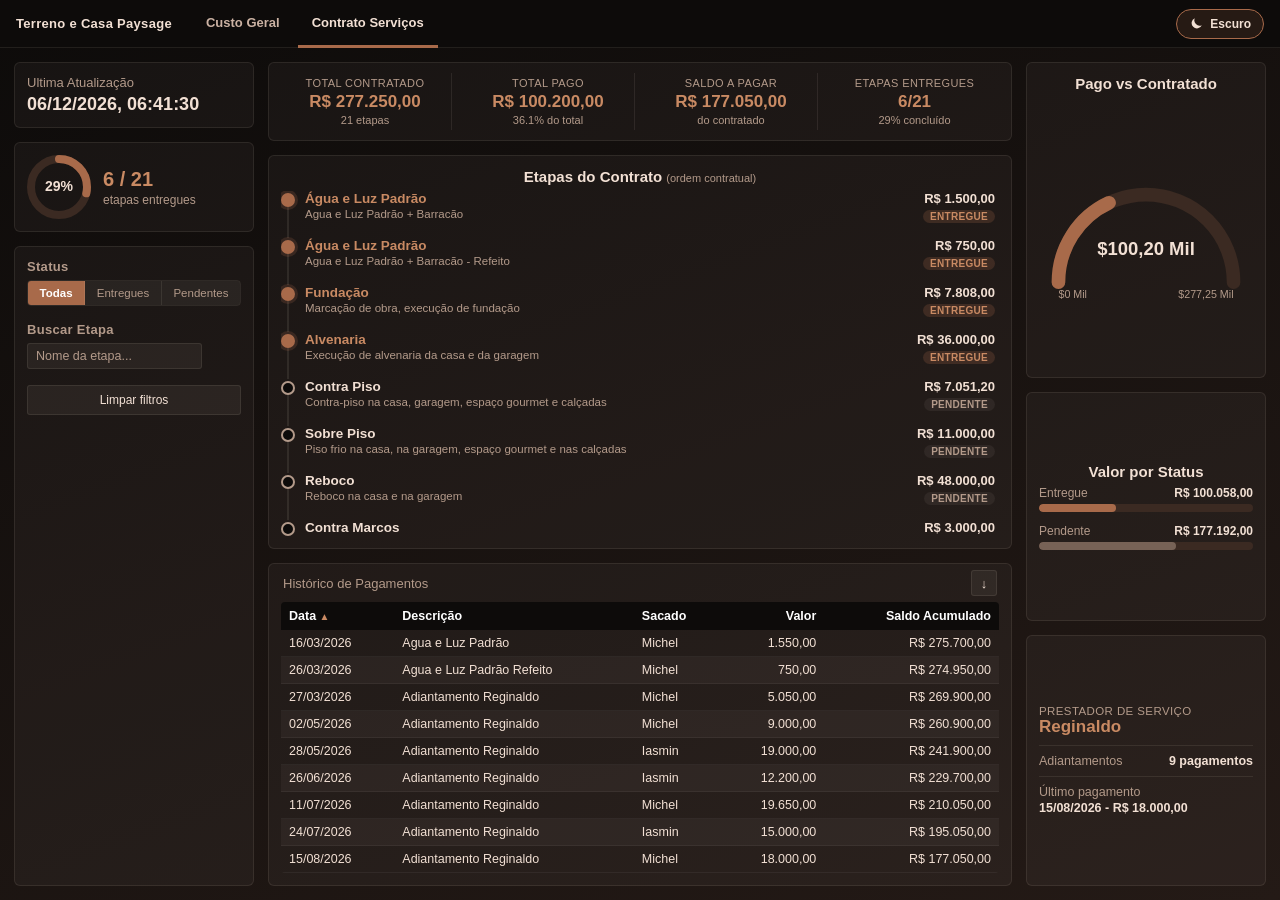
==== servicos.html @ f7b090cd "Add files via upload" ====
<!DOCTYPE html>
<html lang="pt-BR">
<head>
<meta charset="UTF-8">
<meta name="viewport" content="width=device-width, initial-scale=1.0">
<title>Contrato Serviços - Terreno e Casa Paysage</title>
<link rel="stylesheet" href="style.css">
</head>
<body>
<nav class="top-nav">
  <div class="top-nav-brand">Terreno e Casa Paysage</div>
  <div class="top-nav-tabs">
    <a href="index.html" class="tab">Custo Geral</a>
    <a href="servicos.html" class="tab">Contrato Serviços</a>
  </div>
  <button id="themeToggle" class="theme-toggle" title="Alternar tema claro/escuro">&#9789;</button>
</nav>

<div class="dashboard">

  <!-- LEFT COLUMN -->
  <aside class="col col-left">
    <div class="panel refresh-panel">
      <div class="label">Ultima Atualização</div>
      <div id="lastUpdate" class="refresh-value"></div>
    </div>

    <div class="panel progress-ring-panel">
      <div class="progress-ring" id="progressRing"></div>
      <div class="progress-ring-text">
        <div id="progressValue" class="progress-ring-value">-</div>
        <div class="progress-ring-label">etapas entregues</div>
      </div>
    </div>

    <div class="panel filters-panel">
      <div class="filter-group">
        <div class="filter-title">Status</div>
        <div class="toggle-group" id="statusFilter">
          <button class="toggle-btn active" data-status="todas">Todas</button>
          <button class="toggle-btn" data-status="done">Entregues</button>
          <button class="toggle-btn" data-status="pending">Pendentes</button>
        </div>
      </div>

      <div class="filter-group">
        <div class="filter-title">Buscar Etapa</div>
        <input type="text" id="searchBox" class="search-box" placeholder="Nome da etapa...">
      </div>

      <button id="clearFilters" class="clear-btn">Limpar filtros</button>
    </div>
  </aside>

  <!-- CENTER COLUMN -->
  <main class="col col-center">
    <div class="panel kpi-panel">
      <div class="kpi-card">
        <div class="kpi-label">Total Contratado</div>
        <div id="kpiContratado" class="kpi-value">-</div>
        <div class="kpi-sub">21 etapas</div>
      </div>
      <div class="kpi-card">
        <div class="kpi-label">Total Pago</div>
        <div id="kpiPago" class="kpi-value">-</div>
        <div id="kpiPagoSub" class="kpi-sub"></div>
      </div>
      <div class="kpi-card">
        <div class="kpi-label">Saldo a Pagar</div>
        <div id="kpiSaldo" class="kpi-value">-</div>
        <div class="kpi-sub">do contratado</div>
      </div>
      <div class="kpi-card">
        <div class="kpi-label">Etapas Entregues</div>
        <div id="kpiEntregues" class="kpi-value">-</div>
        <div id="kpiEntreguesSub" class="kpi-sub"></div>
      </div>
    </div>

    <div class="panel roadmap-panel">
      <div class="panel-title">Etapas do Contrato <span class="hint">(ordem contratual)</span></div>
      <div id="roadmapScroll" class="roadmap-scroll"></div>
    </div>

    <div class="panel table-panel">
      <div class="table-toolbar">
        <div class="label" style="margin:0;">Histórico de Pagamentos</div>
        <button id="exportCsv" class="icon-btn" title="Exportar CSV">&#8595;</button>
      </div>
      <div class="table-scroll">
        <table id="paymentsTable">
          <thead>
            <tr>
              <th data-key="data">Data <span class="sort-arrow"></span></th>
              <th data-key="descricao">Descrição <span class="sort-arrow"></span></th>
              <th data-key="sacado">Sacado <span class="sort-arrow"></span></th>
              <th data-key="valor" class="col-valor">Valor <span class="sort-arrow"></span></th>
              <th class="col-valor">Saldo Acumulado</th>
            </tr>
          </thead>
          <tbody id="paymentsBody"></tbody>
        </table>
      </div>
    </div>
  </main>

  <!-- RIGHT COLUMN -->
  <aside class="col col-right gauges-row">
    <div class="panel gauge-panel">
      <div class="panel-title">Pago vs Contratado</div>
      <div id="gaugePago" class="gauge"></div>
    </div>

    <div class="panel gauge-panel">
      <div class="panel-title">Valor por Status</div>
      <div class="stat-rows">
        <div>
          <div class="stat-row-label"><span>Entregue</span><b id="statDoneLabel">-</b></div>
          <div class="stat-row-bar"><div id="statDoneBar" class="stat-row-bar-fill" style="width:0%"></div></div>
        </div>
        <div>
          <div class="stat-row-label"><span>Pendente</span><b id="statPendingLabel">-</b></div>
          <div class="stat-row-bar"><div id="statPendingBar" class="stat-row-bar-fill muted" style="width:0%"></div></div>
        </div>
      </div>
    </div>

    <div class="panel gauge-panel">
      <div class="info-card">
        <div>
          <div class="info-card-role">Prestador de Serviço</div>
          <div class="info-card-name">Reginaldo</div>
        </div>
        <div class="info-card-row"><span>Adiantamentos</span><span id="infoCount">-</span></div>
        <div class="info-card-row"><span>Último pagamento</span><span id="infoLast">-</span></div>
      </div>
    </div>
  </aside>

</div>
<script src="common.js"></script>
<script src="data-servicos.js"></script>
<script src="servicos.js"></script>
</body>
</html>
---- style.css ----
:root {
  --bg-top: #0d0b0a;
  --bg-bottom: #241a16;
  --panel-bg: rgba(242,224,212,0.04);
  --panel-border: rgba(242,224,212,0.09);
  --text-main: #f2e0d4;
  --text-dim: #b39a8a;
  --accent: #a86a4a;
  --accent-light: #c98a63;
  --track: #3b2a22;
  --row-alt: rgba(242,224,212,0.04);
  --row-hover: rgba(168,106,74,0.18);
  --input-bg: rgba(242,224,212,0.06);
  --thead-bg: #0d0b0a;
  --grid-line: rgba(242,224,212,0.09);
  --gauge-value-text: #f2e0d4;
}

html[data-theme="light"] {
  --bg-top: #f2e0d4;
  --bg-bottom: #e3c7b3;
  --panel-bg: rgba(255,255,255,0.5);
  --panel-border: rgba(59,42,34,0.16);
  --text-main: #241a16;
  --text-dim: #6b5347;
  --accent: #a86a4a;
  --accent-light: #7a4a34;
  --track: #d8c0ae;
  --row-alt: rgba(59,42,34,0.05);
  --row-hover: rgba(168,106,74,0.16);
  --input-bg: rgba(59,42,34,0.07);
  --thead-bg: #241a16;
  --grid-line: rgba(59,42,34,0.13);
  --gauge-value-text: #241a16;
}

* { box-sizing: border-box; }

html, body {
  margin: 0;
  padding: 0;
  height: 100%;
  font-family: "Segoe UI", Arial, Helvetica, sans-serif;
  background: linear-gradient(160deg, var(--bg-top), var(--bg-bottom));
  color: var(--text-main);
}

body {
  display: flex;
  flex-direction: column;
}

/* TOP NAVIGATION */
.top-nav {
  flex: 0 0 auto;
  display: flex;
  align-items: center;
  gap: 20px;
  padding: 0 16px;
  height: 48px;
  background: var(--thead-bg);
  border-bottom: 1px solid var(--panel-border);
}
.top-nav-brand {
  font-size: 13px;
  font-weight: 600;
  color: #f2e0d4;
  letter-spacing: 0.3px;
  white-space: nowrap;
}
.top-nav-tabs {
  display: flex;
  gap: 4px;
  flex: 1 1 auto;
  min-width: 0;
  overflow-x: auto;
}
.top-nav .tab {
  display: inline-flex;
  align-items: center;
  padding: 0 14px;
  height: 48px;
  color: #cbb2a3;
  text-decoration: none;
  font-size: 13px;
  font-weight: 600;
  border-bottom: 3px solid transparent;
  white-space: nowrap;
  transition: color 0.15s, border-color 0.15s;
}
.top-nav .tab:hover { color: #f2e0d4; }
.top-nav .tab.active {
  color: #f2e0d4;
  border-bottom-color: var(--accent);
}
.dashboard {
  display: grid;
  grid-template-columns: 240px 1fr 240px;
  gap: 14px;
  flex: 1 1 auto;
  min-height: 0;
  padding: 14px;
}

.col {
  display: flex;
  flex-direction: column;
  gap: 14px;
  min-height: 0;
}

.panel {
  background: var(--panel-bg);
  border: 1px solid var(--panel-border);
  border-radius: 6px;
  padding: 12px;
}

/* LEFT COLUMN */
.refresh-panel {
  flex: 0 0 auto;
  position: relative;
}
.theme-toggle {
  display: flex;
  align-items: center;
  justify-content: center;
  gap: 6px;
  background: rgba(168,106,74,0.16);
  border: 1px solid var(--accent);
  color: #f2e0d4;
  border-radius: 16px;
  height: 30px;
  padding: 0 12px;
  cursor: pointer;
  flex-shrink: 0;
  font-size: 12px;
  font-weight: 600;
}
.theme-toggle svg { flex-shrink: 0; }
.theme-toggle:hover { background: rgba(168,106,74,0.32); }
.label {
  font-size: 13px;
  color: var(--text-dim);
  margin-bottom: 4px;
}
.refresh-value {
  font-size: 18px;
  font-weight: 600;
}

.trend-panel {
  flex: 0 0 auto;
}
.trend-chart {
  height: 60px;
  margin-top: 4px;
}
.trend-chart svg { width: 100%; height: 100%; display: block; }

.filters-panel {
  flex: 1 1 auto;
  display: flex;
  flex-direction: column;
  gap: 16px;
  min-height: 0;
  overflow: hidden;
}

.filter-group {
  flex: 0 0 auto;
}
.filter-group-grow {
  flex: 1 1 auto;
  display: flex;
  flex-direction: column;
  min-height: 60px;
}

.filter-title {
  font-size: 13px;
  font-weight: 600;
  color: var(--text-dim);
  margin-bottom: 6px;
  letter-spacing: 0.3px;
}

.date-range {
  display: flex;
  flex-direction: column;
  gap: 6px;
}
.date-range input[type="date"] {
  width: 100%;
  background: var(--input-bg);
  border: 1px solid var(--panel-border);
  color: var(--text-main);
  border-radius: 3px;
  padding: 5px 6px;
  font-size: 12px;
}
html:not([data-theme="light"]) .date-range input[type="date"] { color-scheme: dark; }

.checkbox-list {
  display: flex;
  flex-direction: column;
  gap: 4px;
}
.checkbox-list-scroll {
  overflow-y: auto;
  flex: 1 1 auto;
  padding-right: 4px;
}
.checkbox-list label {
  display: flex;
  align-items: center;
  gap: 6px;
  font-size: 13px;
  cursor: pointer;
  padding: 2px 0;
  user-select: none;
}
.checkbox-list input[type="checkbox"] {
  accent-color: var(--accent);
  width: 13px;
  height: 13px;
  cursor: pointer;
}

.clear-btn {
  flex: 0 0 auto;
  background: var(--input-bg);
  border: 1px solid var(--panel-border);
  color: var(--text-main);
  border-radius: 3px;
  padding: 7px;
  font-size: 12px;
  cursor: pointer;
}
.clear-btn:hover {
  background: rgba(168,106,74,0.2);
}

.bar-etapa { cursor: pointer; transition: opacity 0.15s; }
.bar-etapa:hover { opacity: 0.85; }
.bar-etapa.dimmed { opacity: 0.35; }

/* CENTER COLUMN */
.col-center {
  min-width: 0;
}

.kpi-panel {
  flex: 0 0 auto;
  display: grid;
  grid-template-columns: repeat(4, minmax(0, 1fr));
  gap: 10px;
  padding: 10px;
}
.kpi-card {
  min-width: 0;
  text-align: center;
  padding: 4px 6px;
  border-right: 1px solid var(--panel-border);
}
.kpi-card:last-child { border-right: none; }
.kpi-label {
  font-size: 11px;
  color: var(--text-dim);
  text-transform: uppercase;
  letter-spacing: 0.4px;
  margin-bottom: 3px;
}
.kpi-value {
  font-size: 17px;
  font-weight: 700;
  color: var(--accent-light);
  white-space: nowrap;
  overflow: hidden;
  text-overflow: ellipsis;
}
.kpi-sub {
  font-size: 11px;
  color: var(--text-dim);
  margin-top: 2px;
}

.chart-panel {
  flex: 1 1 55%;
  display: flex;
  flex-direction: column;
  min-height: 0;
}
.panel-title {
  text-align: center;
  font-size: 15px;
  font-weight: 600;
  margin-bottom: 6px;
}
.panel-title .hint {
  font-size: 11px;
  font-weight: 400;
  color: var(--text-dim);
}
.chart-area {
  flex: 1 1 auto;
  min-height: 0;
  overflow-x: auto;
  overflow-y: hidden;
}
.chart-area svg {
  height: 100%;
  display: block;
}

.table-panel {
  flex: 1 1 45%;
  display: flex;
  flex-direction: column;
  min-height: 0;
  padding-top: 6px;
}
.table-toolbar {
  display: flex;
  justify-content: space-between;
  align-items: center;
  gap: 8px;
  padding: 0 2px 6px;
}
.search-box {
  flex: 1 1 auto;
  background: var(--input-bg);
  border: 1px solid var(--panel-border);
  color: var(--text-main);
  border-radius: 3px;
  padding: 5px 8px;
  font-size: 12.5px;
}
.search-box::placeholder { color: var(--text-dim); }
.icon-btn {
  flex: 0 0 auto;
  background: var(--input-bg);
  border: 1px solid var(--panel-border);
  color: var(--text-main);
  border-radius: 3px;
  width: 26px;
  height: 26px;
  cursor: pointer;
  font-size: 13px;
}
.icon-btn:hover {
  background: rgba(168,106,74,0.25);
}

.table-scroll {
  flex: 1 1 auto;
  overflow: auto;
  min-height: 0;
  border-radius: 4px;
}

table {
  width: 100%;
  border-collapse: collapse;
  font-size: 12.5px;
}
thead th {
  position: sticky;
  top: 0;
  background: var(--thead-bg);
  color: #fff;
  text-align: left;
  padding: 7px 8px;
  font-weight: 600;
  cursor: pointer;
  white-space: nowrap;
  z-index: 1;
}
.sort-arrow { font-size: 10px; color: var(--accent-light); }
tbody td {
  padding: 6px 8px;
  border-bottom: 1px solid rgba(255,255,255,0.05);
  white-space: nowrap;
}
tbody tr:nth-child(even) { background: var(--row-alt); }
tbody tr:hover { background: var(--row-hover); }
.col-valor { text-align: right; }
td.col-valor { text-align: right; font-variant-numeric: tabular-nums; }

/* RIGHT COLUMN */
.gauge-panel {
  flex: 1 1 auto;
  display: flex;
  flex-direction: column;
  align-items: center;
  justify-content: center;
  min-height: 0;
}
.gauge-total {
  flex: 1.4 1 auto;
}
.big-title {
  font-size: 22px;
}
.gauge {
  width: 100%;
  flex: 1 1 auto;
  display: flex;
  align-items: center;
  justify-content: center;
  min-height: 0;
}
.gauge svg {
  width: 100%;
  height: 100%;
  max-height: 100%;
}

/* PROGRESS RING (count-based, e.g. Etapas Entregues) */
.progress-ring-panel {
  flex: 0 0 auto;
  display: flex;
  align-items: center;
  gap: 12px;
}
.progress-ring { flex: 0 0 auto; width: 64px; height: 64px; }
.progress-ring svg { width: 100%; height: 100%; display: block; }
.progress-ring-text {
  flex: 1 1 auto;
}
.progress-ring-value { font-size: 20px; font-weight: 700; color: var(--accent-light); }
.progress-ring-label { font-size: 12px; color: var(--text-dim); margin-top: 2px; }

/* TOGGLE BUTTON GROUP (filters) */
.toggle-group {
  display: flex;
  border: 1px solid var(--panel-border);
  border-radius: 4px;
  overflow: hidden;
}
.toggle-btn {
  flex: 1 1 auto;
  background: var(--input-bg);
  border: none;
  border-right: 1px solid var(--panel-border);
  color: var(--text-dim);
  padding: 6px 4px;
  font-size: 11.5px;
  cursor: pointer;
}
.toggle-btn:last-child { border-right: none; }
.toggle-btn.active {
  background: var(--accent);
  color: #fff;
  font-weight: 600;
}
.toggle-btn:hover:not(.active) { background: rgba(168,106,74,0.15); }

/* ROADMAP (contract stages timeline) */
.roadmap-panel {
  flex: 1 1 55%;
  display: flex;
  flex-direction: column;
  min-height: 0;
}
.roadmap-scroll {
  flex: 1 1 auto;
  overflow-y: auto;
  padding-right: 4px;
}
.roadmap-item {
  display: flex;
  gap: 10px;
  position: relative;
  padding-bottom: 14px;
}
.roadmap-item:last-child { padding-bottom: 0; }
.roadmap-line {
  position: relative;
  width: 14px;
  flex: 0 0 auto;
  display: flex;
  justify-content: center;
}
.roadmap-line::before {
  content: '';
  position: absolute;
  top: 16px;
  bottom: -14px;
  width: 2px;
  background: var(--panel-border);
}
.roadmap-item:last-child .roadmap-line::before { display: none; }
.roadmap-dot {
  width: 14px;
  height: 14px;
  border-radius: 50%;
  border: 2px solid var(--text-dim);
  background: var(--bg-top);
  z-index: 1;
  flex: 0 0 auto;
  margin-top: 2px;
}
.roadmap-item.done .roadmap-dot {
  border-color: var(--accent);
  background: var(--accent);
  box-shadow: 0 0 0 3px rgba(168,106,74,0.2);
}
.roadmap-body {
  flex: 1 1 auto;
  display: flex;
  justify-content: space-between;
  align-items: flex-start;
  gap: 10px;
  min-width: 0;
}
.roadmap-etapa {
  font-size: 13.5px;
  font-weight: 600;
  color: var(--text-main);
}
.roadmap-item.done .roadmap-etapa { color: var(--accent-light); }
.roadmap-desc {
  font-size: 11.5px;
  color: var(--text-dim);
  margin-top: 2px;
}
.roadmap-right {
  flex: 0 0 auto;
  text-align: right;
}
.roadmap-valor {
  font-size: 13px;
  font-weight: 600;
  font-variant-numeric: tabular-nums;
  white-space: nowrap;
}
.roadmap-status {
  display: inline-block;
  margin-top: 3px;
  font-size: 10px;
  font-weight: 700;
  letter-spacing: 0.3px;
  text-transform: uppercase;
  padding: 1px 7px;
  border-radius: 8px;
}
.roadmap-status.done { background: rgba(168,106,74,0.22); color: var(--accent-light); }
.roadmap-status.pending { background: var(--input-bg); color: var(--text-dim); }

/* STAT ROWS (Entregue vs Pendente breakdown) */
.stat-rows { display: flex; flex-direction: column; gap: 12px; width: 100%; }
.stat-row-label {
  display: flex;
  justify-content: space-between;
  font-size: 12px;
  color: var(--text-dim);
  margin-bottom: 4px;
}
.stat-row-label b { color: var(--text-main); font-weight: 600; }
.stat-row-bar {
  height: 8px;
  border-radius: 4px;
  background: var(--track);
  overflow: hidden;
}
.stat-row-bar-fill { height: 100%; background: var(--accent); border-radius: 4px; }
.stat-row-bar-fill.muted { background: var(--text-dim); opacity: 0.5; }

/* INFO CARD (contractor summary) */
.info-card {
  display: flex;
  flex-direction: column;
  gap: 8px;
  width: 100%;
}
.info-card-name {
  font-size: 17px;
  font-weight: 700;
  color: var(--accent-light);
}
.info-card-role {
  font-size: 11.5px;
  color: var(--text-dim);
  text-transform: uppercase;
  letter-spacing: 0.4px;
}
.info-card-row {
  display: flex;
  flex-wrap: wrap;
  justify-content: space-between;
  gap: 2px 8px;
  font-size: 12.5px;
  padding-top: 8px;
  border-top: 1px solid var(--panel-border);
}
.info-card-row span:first-child { color: var(--text-dim); }
.info-card-row span:last-child { font-weight: 600; }

/* scrollbars */
::-webkit-scrollbar { width: 8px; height: 8px; }
::-webkit-scrollbar-track { background: transparent; }
::-webkit-scrollbar-thumb { background: rgba(168,106,74,0.35); border-radius: 4px; }
::-webkit-scrollbar-thumb:hover { background: rgba(168,106,74,0.55); }

/* Below 1000px the layout stacks into a single column and the 3-column
   100vh height context that lets panels "flex-grow to fill" disappears —
   every previously flex-grown scroll area needs an explicit height here,
   otherwise it collapses to 0 (chart/table/filters vanish). */
@media (max-width: 1000px) {
  .dashboard {
    grid-template-columns: 1fr;
    grid-template-rows: auto;
    /* Without this, "auto" rows stretch to fill the flex-grown height equally
       (e.g. 3 rows of viewport-height/3 each) and any panel taller than its
       share overflows on top of the next row instead of pushing it down. */
    align-content: start;
    flex: none;
    height: auto;
    min-height: 0;
    padding: 10px;
    gap: 10px;
  }
  .col { gap: 10px; }

  .filters-panel { flex: none; overflow: visible; gap: 12px; }
  .filter-group-grow { flex: none; min-height: 0; }
  .checkbox-list-scroll { max-height: 180px; overflow-y: auto; }

  .kpi-panel { grid-template-columns: repeat(2, minmax(0, 1fr)); }
  .kpi-card:nth-child(2n) { border-right: none; }
  .kpi-card:nth-child(n+3) { border-top: 1px solid var(--panel-border); padding-top: 10px; }

  .chart-panel { flex: none; }
  .chart-area { height: 280px; }

  .roadmap-panel { flex: none; }
  .roadmap-scroll { max-height: 420px; overflow-y: auto; }

  .table-panel { flex: none; }
  .table-scroll { height: 360px; }

  .col-right { flex-direction: row; flex-wrap: wrap; }
  .gauge-panel { flex: none; min-width: 220px; }
  .gauge { height: 170px; }
  .progress-ring-panel { flex: 1 1 100%; }

  /* Index page: 3 same-sized gauges (Total/Obra/Casa) sit side by side
     instead of wrapping 2+1. The heterogeneous servicos.html right column
     (gauge + stat rows + info card) keeps the stacked/wrap behavior above,
     since squeezing that text into a third of the width breaks it. */
  .gauges-row {
    display: grid;
    grid-template-columns: repeat(3, minmax(0, 1fr));
    gap: 8px;
  }
  .gauges-row .gauge-panel {
    min-width: 0;
    padding: 8px 6px;
  }
  .gauges-row .panel-title { font-size: 12px; }
  .gauges-row .big-title { font-size: 13px; }
  .gauges-row .gauge { height: 120px; }

  /* servicos.html: the other two cards (status bars, contractor info) aren't
     gauges but share .gauge-panel, so they need their own text to shrink
     and wrap instead of overflowing a third-width column. */
  .gauges-row .stat-rows { gap: 10px; }
  .gauges-row .stat-row-label { flex-wrap: wrap; font-size: 10.5px; gap: 2px 4px; }
  .gauges-row .info-card { gap: 6px; }
  .gauges-row .info-card-name { font-size: 13px; }
  .gauges-row .info-card-role { font-size: 9px; }
  .gauges-row .info-card-row {
    flex-direction: column;
    gap: 1px;
    font-size: 10.5px;
    padding-top: 6px;
  }

  .top-nav-brand { display: none; }
}

@media (max-width: 480px) {
  .kpi-panel { grid-template-columns: minmax(0, 1fr); }
  .kpi-card:nth-child(2n) { border-right: none; }
  .kpi-card { border-right: none; border-top: 1px solid var(--panel-border); padding-top: 10px; }
  .kpi-card:first-child { border-top: none; padding-top: 4px; }
  .gauge-panel { min-width: 100%; }
  .gauges-row .gauge-panel { min-width: 0; padding: 6px 4px; }
  .gauges-row .gauge { height: 100px; }
  .gauges-row .panel-title { font-size: 10.5px; }
  .gauges-row .stat-row-label { font-size: 9.5px; }
  .gauges-row .info-card-name { font-size: 12px; }
  .gauges-row .info-card-role { font-size: 8px; }
  .gauges-row .info-card-row { font-size: 9.5px; }
  .top-nav { gap: 8px; padding: 0 10px; }
  .top-nav .tab { padding: 0 10px; font-size: 12px; }
}
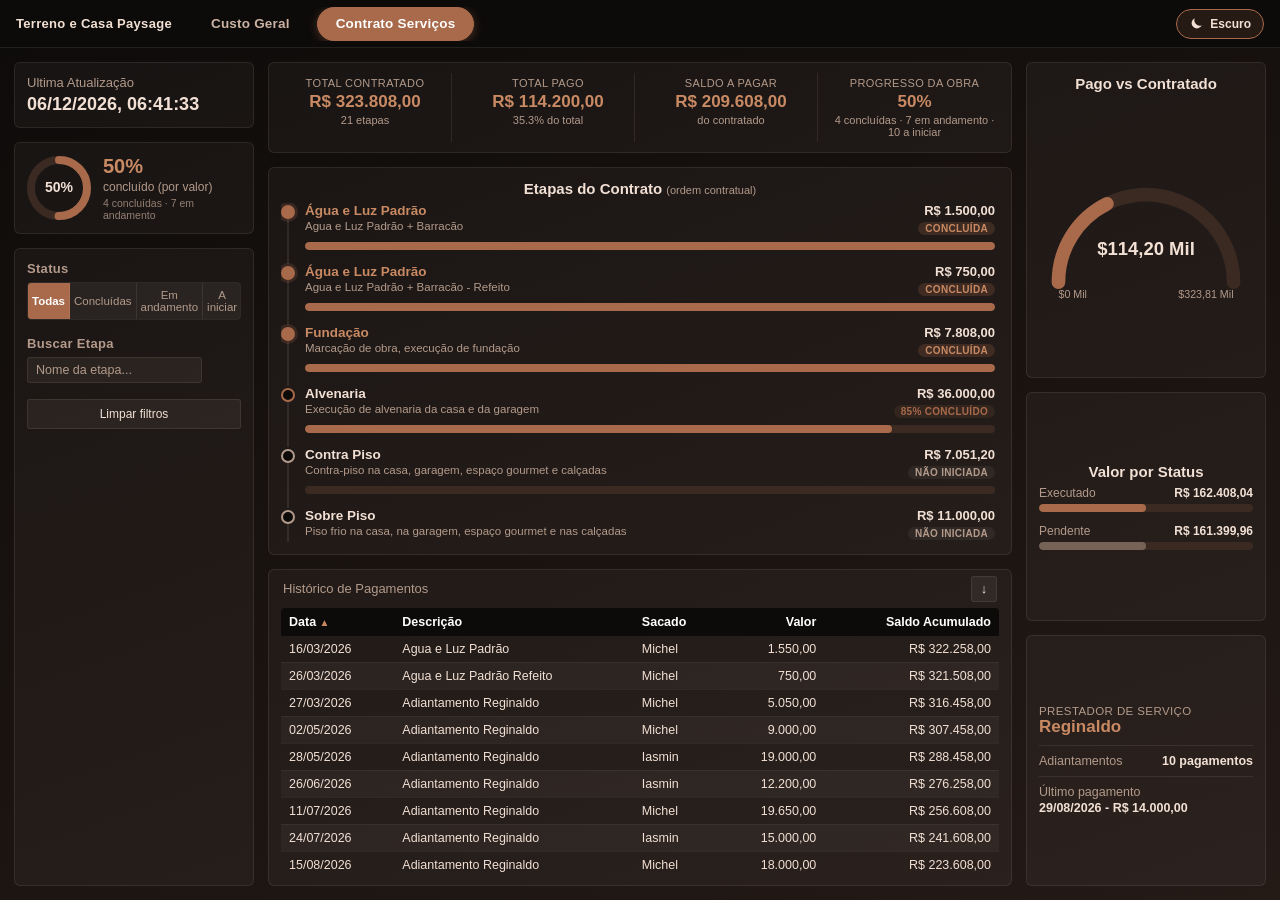
==== commit ead0489c: "Atualiza site" ====
--- a/servicos.html
+++ b/servicos.html
@@ -29,7 +29,8 @@
       <div class="progress-ring" id="progressRing"></div>
       <div class="progress-ring-text">
         <div id="progressValue" class="progress-ring-value">-</div>
-        <div class="progress-ring-label">etapas entregues</div>
+        <div class="progress-ring-label">concluído (por valor)</div>
+        <div id="progressSub" class="progress-ring-sub">-</div>
       </div>
     </div>
 
@@ -38,8 +39,9 @@
         <div class="filter-title">Status</div>
         <div class="toggle-group" id="statusFilter">
           <button class="toggle-btn active" data-status="todas">Todas</button>
-          <button class="toggle-btn" data-status="done">Entregues</button>
-          <button class="toggle-btn" data-status="pending">Pendentes</button>
+          <button class="toggle-btn" data-status="done">Concluídas</button>
+          <button class="toggle-btn" data-status="progress">Em andamento</button>
+          <button class="toggle-btn" data-status="pending">A iniciar</button>
         </div>
       </div>
 
@@ -71,9 +73,9 @@
         <div class="kpi-sub">do contratado</div>
       </div>
       <div class="kpi-card">
-        <div class="kpi-label">Etapas Entregues</div>
-        <div id="kpiEntregues" class="kpi-value">-</div>
-        <div id="kpiEntreguesSub" class="kpi-sub"></div>
+        <div class="kpi-label">Progresso da Obra</div>
+        <div id="kpiProgresso" class="kpi-value">-</div>
+        <div id="kpiProgressoSub" class="kpi-sub"></div>
       </div>
     </div>
 
@@ -115,7 +117,7 @@
       <div class="panel-title">Valor por Status</div>
       <div class="stat-rows">
         <div>
-          <div class="stat-row-label"><span>Entregue</span><b id="statDoneLabel">-</b></div>
+          <div class="stat-row-label"><span>Executado</span><b id="statDoneLabel">-</b></div>
           <div class="stat-row-bar"><div id="statDoneBar" class="stat-row-bar-fill" style="width:0%"></div></div>
         </div>
         <div>
--- a/style.css
+++ b/style.css
@@ -70,7 +70,8 @@
 }
 .top-nav-tabs {
   display: flex;
-  gap: 4px;
+  align-items: center;
+  gap: 8px;
   flex: 1 1 auto;
   min-width: 0;
   overflow-x: auto;
@@ -78,21 +79,29 @@
 .top-nav .tab {
   display: inline-flex;
   align-items: center;
-  padding: 0 14px;
-  height: 48px;
+  padding: 0 18px;
+  height: 34px;
+  border-radius: 17px;
+  border: 1px solid transparent;
   color: #cbb2a3;
   text-decoration: none;
-  font-size: 13px;
-  font-weight: 600;
-  border-bottom: 3px solid transparent;
+  font-size: 13.5px;
+  font-weight: 700;
+  letter-spacing: 0.2px;
   white-space: nowrap;
-  transition: color 0.15s, border-color 0.15s;
-}
-.top-nav .tab:hover { color: #f2e0d4; }
+  transition: color 0.15s, background-color 0.15s, border-color 0.15s;
+}
+.top-nav .tab:hover {
+  color: #f2e0d4;
+  background: rgba(242,224,212,0.1);
+}
 .top-nav .tab.active {
-  color: #f2e0d4;
-  border-bottom-color: var(--accent);
-}
+  color: #fff;
+  background: var(--accent);
+  border-color: var(--accent);
+  box-shadow: 0 2px 10px rgba(168,106,74,0.4);
+}
+.top-nav .tab.active:hover { background: var(--accent); }
 .dashboard {
   display: grid;
   grid-template-columns: 240px 1fr 240px;
@@ -416,7 +425,7 @@
   max-height: 100%;
 }
 
-/* PROGRESS RING (count-based, e.g. Etapas Entregues) */
+/* PROGRESS RING (% concluído, ponderado pelo valor de cada etapa) */
 .progress-ring-panel {
   flex: 0 0 auto;
   display: flex;
@@ -430,6 +439,7 @@
 }
 .progress-ring-value { font-size: 20px; font-weight: 700; color: var(--accent-light); }
 .progress-ring-label { font-size: 12px; color: var(--text-dim); margin-top: 2px; }
+.progress-ring-sub { font-size: 10.5px; color: var(--text-dim); opacity: 0.8; margin-top: 3px; }
 
 /* TOGGLE BUTTON GROUP (filters) */
 .toggle-group {
@@ -506,14 +516,25 @@
   background: var(--accent);
   box-shadow: 0 0 0 3px rgba(168,106,74,0.2);
 }
+.roadmap-item.in-progress .roadmap-dot {
+  border-color: var(--accent);
+  background: var(--bg-top);
+}
+.roadmap-body-wrap {
+  flex: 1 1 auto;
+  display: flex;
+  flex-direction: column;
+  gap: 6px;
+  min-width: 0;
+}
 .roadmap-body {
-  flex: 1 1 auto;
   display: flex;
   justify-content: space-between;
   align-items: flex-start;
   gap: 10px;
   min-width: 0;
 }
+.roadmap-progress-bar { height: 5px; }
 .roadmap-etapa {
   font-size: 13.5px;
   font-weight: 600;
@@ -546,9 +567,10 @@
   border-radius: 8px;
 }
 .roadmap-status.done { background: rgba(168,106,74,0.22); color: var(--accent-light); }
-.roadmap-status.pending { background: var(--input-bg); color: var(--text-dim); }
-
-/* STAT ROWS (Entregue vs Pendente breakdown) */
+.roadmap-status.in-progress { background: rgba(168,106,74,0.12); color: var(--accent); }
+.roadmap-status.not-started { background: var(--input-bg); color: var(--text-dim); }
+
+/* STAT ROWS (Executado vs Pendente breakdown) */
 .stat-rows { display: flex; flex-direction: column; gap: 12px; width: 100%; }
 .stat-row-label {
   display: flex;
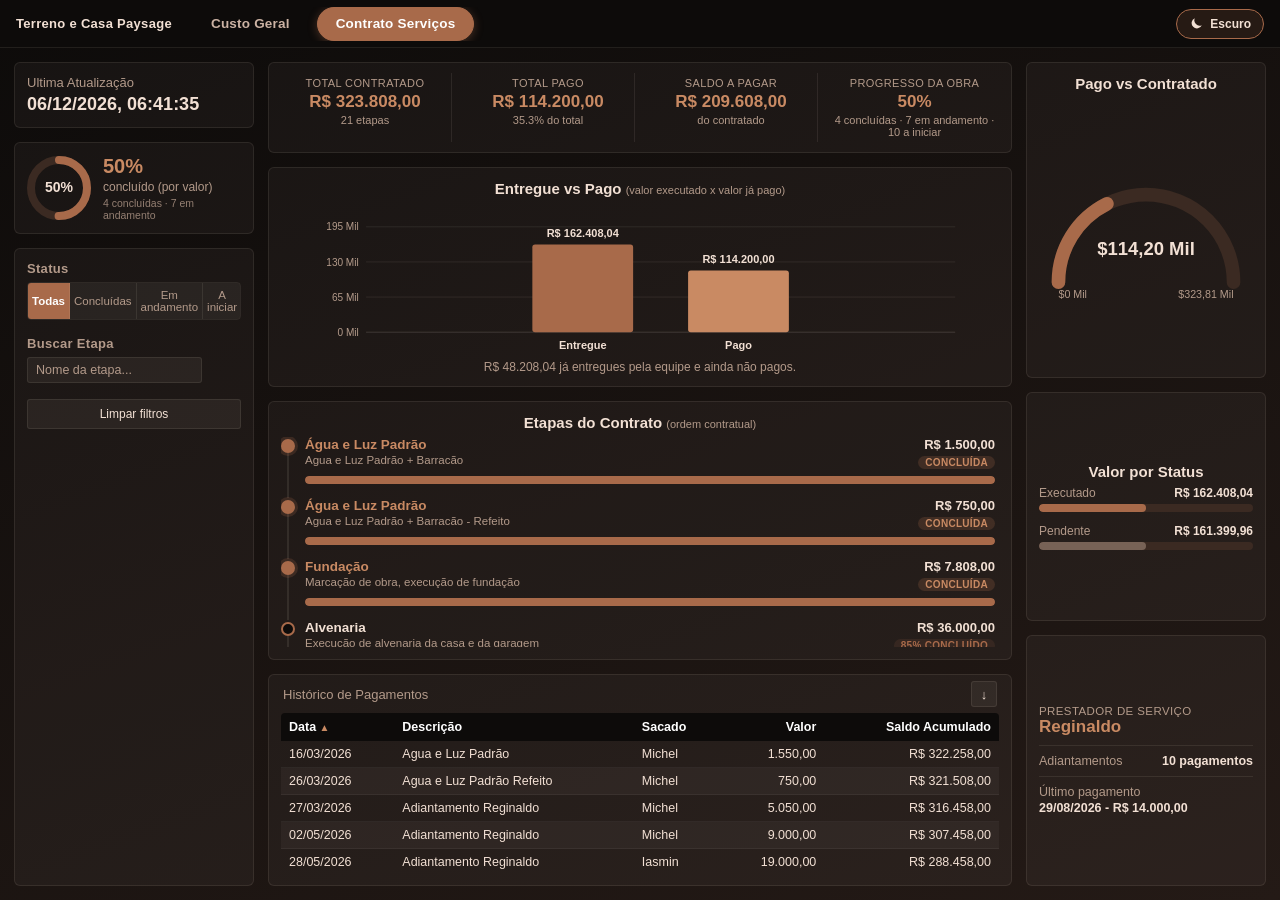
==== commit a4d5a707: "Atualiza site" ====
--- a/servicos.html
+++ b/servicos.html
@@ -79,6 +79,12 @@
       </div>
     </div>
 
+    <div class="panel entregue-pago-panel">
+      <div class="panel-title">Entregue vs Pago <span class="hint">(valor executado x valor já pago)</span></div>
+      <div id="entreguePagoChart" class="chart-area"></div>
+      <div id="entreguePagoDelta" class="entregue-pago-delta"></div>
+    </div>
+
     <div class="panel roadmap-panel">
       <div class="panel-title">Etapas do Contrato <span class="hint">(ordem contratual)</span></div>
       <div id="roadmapScroll" class="roadmap-scroll"></div>
--- a/style.css
+++ b/style.css
@@ -465,6 +465,21 @@
   font-weight: 600;
 }
 .toggle-btn:hover:not(.active) { background: rgba(168,106,74,0.15); }
+
+/* ENTREGUE VS PAGO (mini bar chart) */
+.entregue-pago-panel {
+  flex: 0 0 220px;
+  display: flex;
+  flex-direction: column;
+  min-height: 0;
+}
+.entregue-pago-panel .chart-area { flex: 1 1 auto; }
+.entregue-pago-delta {
+  text-align: center;
+  font-size: 12px;
+  color: var(--text-dim);
+  padding-top: 4px;
+}
 
 /* ROADMAP (contract stages timeline) */
 .roadmap-panel {
@@ -656,6 +671,9 @@
   .chart-panel { flex: none; }
   .chart-area { height: 280px; }
 
+  .entregue-pago-panel { flex: none; }
+  .entregue-pago-panel .chart-area { height: 200px; }
+
   .roadmap-panel { flex: none; }
   .roadmap-scroll { max-height: 420px; overflow-y: auto; }
 
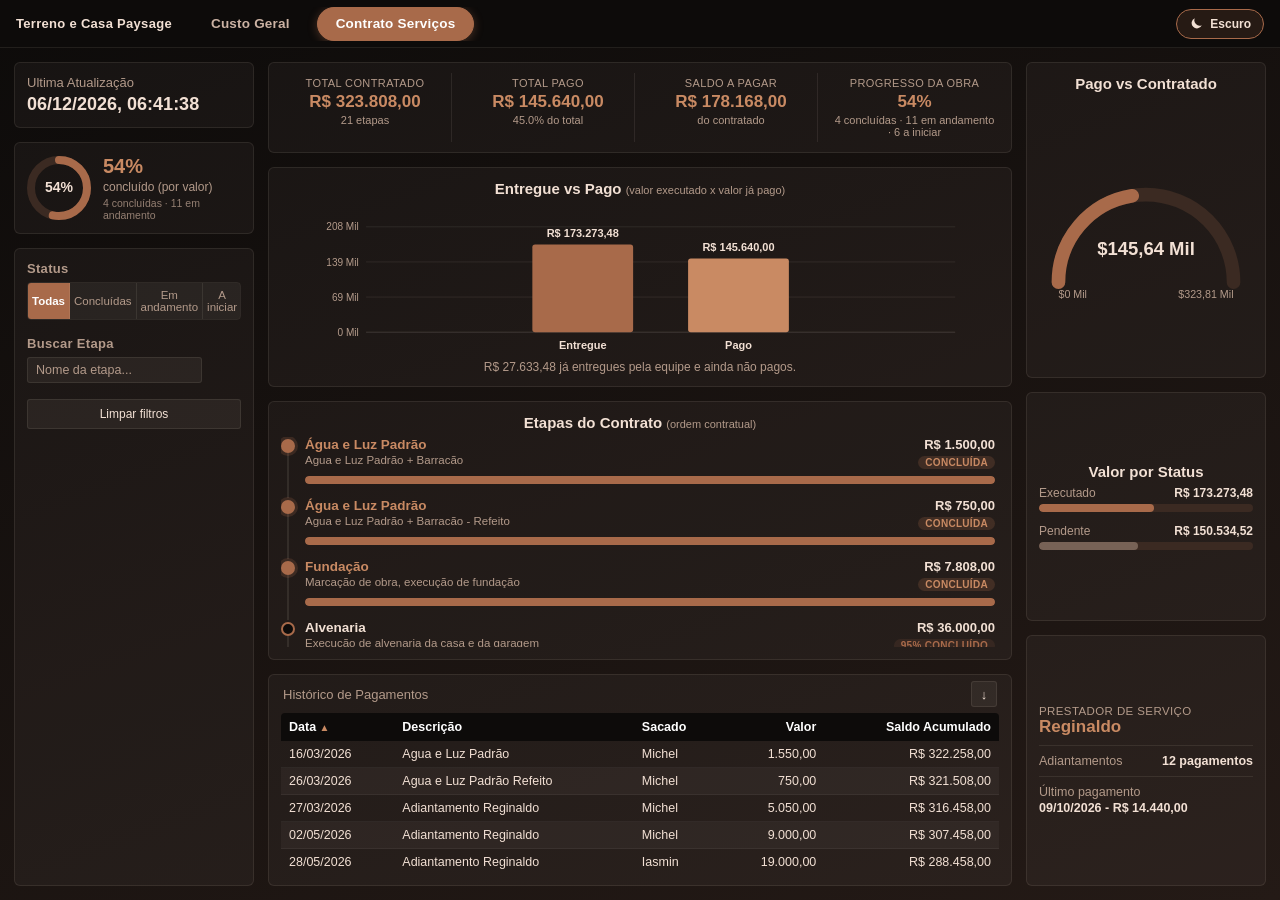
==== commit 4c370a0a: "Atualiza site" ====
--- a/servicos.html
+++ b/servicos.html
@@ -7,6 +7,7 @@
 <link rel="stylesheet" href="style.css">
 </head>
 <body>
+<div id="stage">
 <nav class="top-nav">
   <div class="top-nav-brand">Terreno e Casa Paysage</div>
   <div class="top-nav-tabs">
@@ -146,6 +147,7 @@
   </aside>
 
 </div>
+</div><!-- /stage -->
 <script src="common.js"></script>
 <script src="data-servicos.js"></script>
 <script src="servicos.js"></script>
--- a/style.css
+++ b/style.css
@@ -48,6 +48,21 @@
 body {
   display: flex;
   flex-direction: column;
+}
+
+/* FIT-TO-WINDOW STAGE (desktop): common.js lays the page out at a fixed design
+   height and scales it with transform to fit the window, so short screens get a
+   proportionally smaller (but identical) layout instead of squeezed panels.
+   Below 1000px it is transparent and the stacked mobile layout takes over. */
+#stage { display: contents; }
+html.scaled, html.scaled body { overflow: hidden; }
+html.scaled #stage {
+  display: flex;
+  flex-direction: column;
+  position: absolute;
+  top: 0;
+  left: 0;
+  transform-origin: 0 0;
 }
 
 /* TOP NAVIGATION */
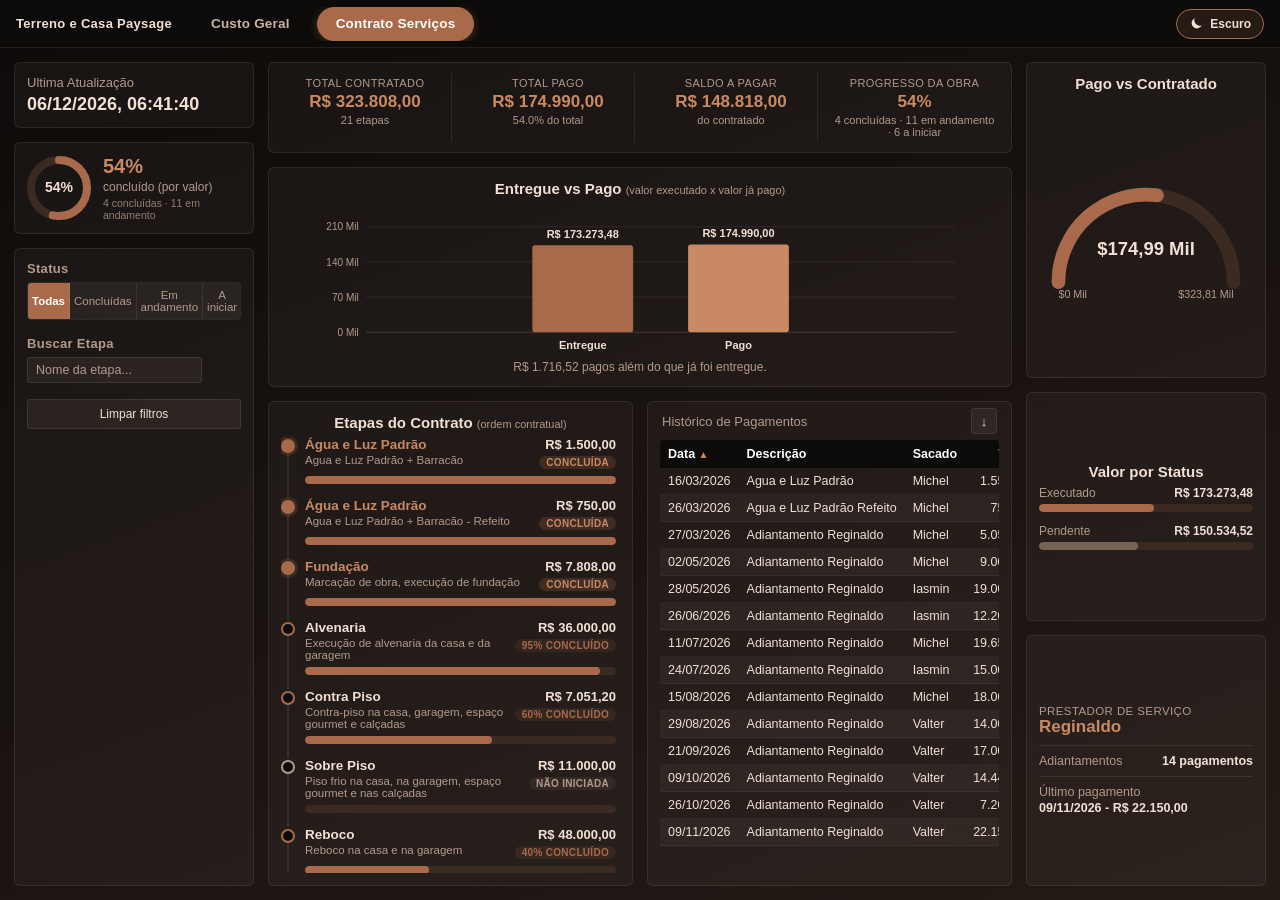
==== commit 76db747f: "Atualiza site" ====
--- a/servicos.html
+++ b/servicos.html
@@ -86,6 +86,7 @@
       <div id="entreguePagoDelta" class="entregue-pago-delta"></div>
     </div>
 
+    <div class="split-row">
     <div class="panel roadmap-panel">
       <div class="panel-title">Etapas do Contrato <span class="hint">(ordem contratual)</span></div>
       <div id="roadmapScroll" class="roadmap-scroll"></div>
@@ -111,6 +112,7 @@
         </table>
       </div>
     </div>
+    </div><!-- /split-row -->
   </main>
 
   <!-- RIGHT COLUMN -->
--- a/style.css
+++ b/style.css
@@ -426,6 +426,23 @@
 .big-title {
   font-size: 22px;
 }
+.metric-panel {
+  flex: 0 0 auto;
+  text-align: center;
+  padding: 12px 8px;
+}
+.metric-panel .panel-title { margin-bottom: 6px; }
+.metric-value {
+  font-size: 24px;
+  font-weight: 700;
+  color: var(--accent-light);
+  white-space: nowrap;
+}
+.metric-sub {
+  font-size: 11px;
+  color: var(--text-dim);
+  margin-top: 4px;
+}
 .gauge {
   width: 100%;
   flex: 1 1 auto;
@@ -494,6 +511,18 @@
   font-size: 12px;
   color: var(--text-dim);
   padding-top: 4px;
+}
+
+/* SPLIT ROW: two panels sharing the remaining height side by side (stacked on mobile) */
+.split-row {
+  flex: 1 1 auto;
+  display: flex;
+  gap: 14px;
+  min-height: 0;
+}
+.split-row > .panel {
+  flex: 1 1 0;
+  min-width: 0;
 }
 
 /* ROADMAP (contract stages timeline) */
@@ -689,6 +718,8 @@
   .entregue-pago-panel { flex: none; }
   .entregue-pago-panel .chart-area { height: 200px; }
 
+  .split-row { flex: none; flex-direction: column; gap: 10px; }
+  .split-row > .panel { flex: none; }
   .roadmap-panel { flex: none; }
   .roadmap-scroll { max-height: 420px; overflow-y: auto; }
 
@@ -716,6 +747,7 @@
   .gauges-row .panel-title { font-size: 12px; }
   .gauges-row .big-title { font-size: 13px; }
   .gauges-row .gauge { height: 120px; }
+  .gauges-row .metric-panel { grid-column: 1 / -1; }
 
   /* servicos.html: the other two cards (status bars, contractor info) aren't
      gauges but share .gauge-panel, so they need their own text to shrink
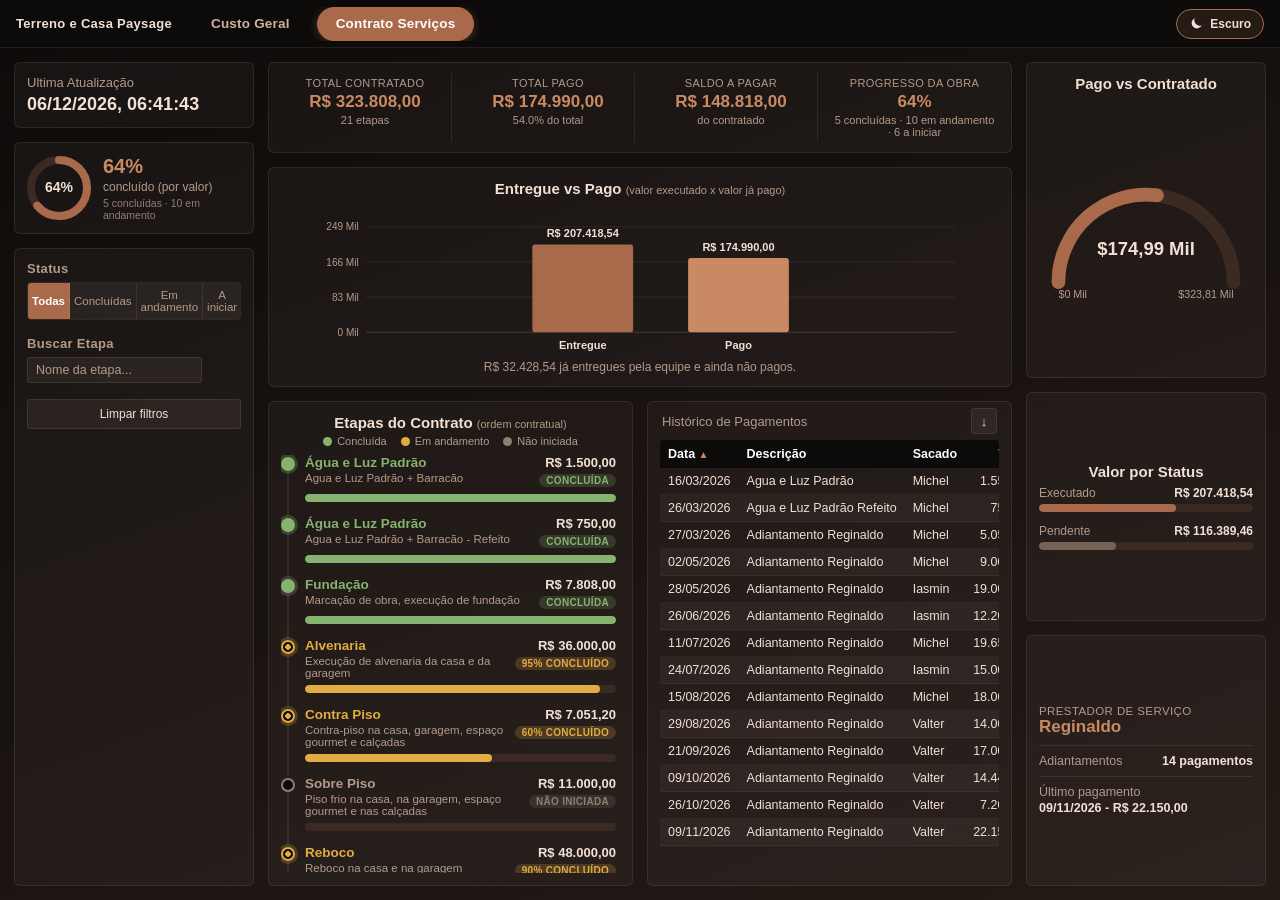
==== commit 7a42d94c: "Atualiza site" ====
--- a/servicos.html
+++ b/servicos.html
@@ -89,6 +89,11 @@
     <div class="split-row">
     <div class="panel roadmap-panel">
       <div class="panel-title">Etapas do Contrato <span class="hint">(ordem contratual)</span></div>
+      <div class="roadmap-legend">
+        <span><i style="background:var(--st-done)"></i>Concluída</span>
+        <span><i style="background:var(--st-progress)"></i>Em andamento</span>
+        <span><i style="background:var(--st-pending)"></i>Não iniciada</span>
+      </div>
       <div id="roadmapScroll" class="roadmap-scroll"></div>
     </div>
 
--- a/style.css
+++ b/style.css
@@ -14,6 +14,9 @@
   --thead-bg: #0d0b0a;
   --grid-line: rgba(242,224,212,0.09);
   --gauge-value-text: #f2e0d4;
+  --st-done: #86b36f;
+  --st-progress: #e3ab43;
+  --st-pending: #8f7f74;
 }
 
 html[data-theme="light"] {
@@ -32,6 +35,9 @@
   --thead-bg: #241a16;
   --grid-line: rgba(59,42,34,0.13);
   --gauge-value-text: #241a16;
+  --st-done: #2f6a20;
+  --st-progress: #8a5000;
+  --st-pending: #6f5c50;
 }
 
 * { box-sizing: border-box; }
@@ -571,14 +577,16 @@
   margin-top: 2px;
 }
 .roadmap-item.done .roadmap-dot {
-  border-color: var(--accent);
-  background: var(--accent);
-  box-shadow: 0 0 0 3px rgba(168,106,74,0.2);
+  border-color: var(--st-done);
+  background: var(--st-done);
+  box-shadow: 0 0 0 3px color-mix(in srgb, var(--st-done) 25%, transparent);
 }
 .roadmap-item.in-progress .roadmap-dot {
-  border-color: var(--accent);
-  background: var(--bg-top);
-}
+  border-color: var(--st-progress);
+  background: radial-gradient(circle, var(--st-progress) 38%, var(--bg-top) 42%);
+  box-shadow: 0 0 0 3px color-mix(in srgb, var(--st-progress) 22%, transparent);
+}
+.roadmap-item.not-started .roadmap-dot { border-color: var(--st-pending); }
 .roadmap-body-wrap {
   flex: 1 1 auto;
   display: flex;
@@ -599,7 +607,11 @@
   font-weight: 600;
   color: var(--text-main);
 }
-.roadmap-item.done .roadmap-etapa { color: var(--accent-light); }
+.roadmap-item.done .roadmap-etapa { color: var(--st-done); }
+.roadmap-item.in-progress .roadmap-etapa { color: var(--st-progress); }
+.roadmap-item.not-started .roadmap-etapa { color: var(--text-dim); }
+.roadmap-item.done .stat-row-bar-fill { background: var(--st-done); }
+.roadmap-item.in-progress .stat-row-bar-fill { background: var(--st-progress); }
 .roadmap-desc {
   font-size: 11.5px;
   color: var(--text-dim);
@@ -625,9 +637,21 @@
   padding: 1px 7px;
   border-radius: 8px;
 }
-.roadmap-status.done { background: rgba(168,106,74,0.22); color: var(--accent-light); }
-.roadmap-status.in-progress { background: rgba(168,106,74,0.12); color: var(--accent); }
-.roadmap-status.not-started { background: var(--input-bg); color: var(--text-dim); }
+.roadmap-status.done { background: color-mix(in srgb, var(--st-done) 20%, transparent); color: var(--st-done); }
+.roadmap-status.in-progress { background: color-mix(in srgb, var(--st-progress) 20%, transparent); color: var(--st-progress); }
+.roadmap-status.not-started { background: color-mix(in srgb, var(--st-pending) 18%, transparent); color: var(--st-pending); }
+
+.roadmap-legend {
+  display: flex;
+  justify-content: center;
+  flex-wrap: wrap;
+  gap: 4px 14px;
+  font-size: 11px;
+  color: var(--text-dim);
+  margin: -2px 0 8px;
+}
+.roadmap-legend span { display: inline-flex; align-items: center; gap: 5px; }
+.roadmap-legend i { width: 9px; height: 9px; border-radius: 50%; display: inline-block; }
 
 /* STAT ROWS (Executado vs Pendente breakdown) */
 .stat-rows { display: flex; flex-direction: column; gap: 12px; width: 100%; }
